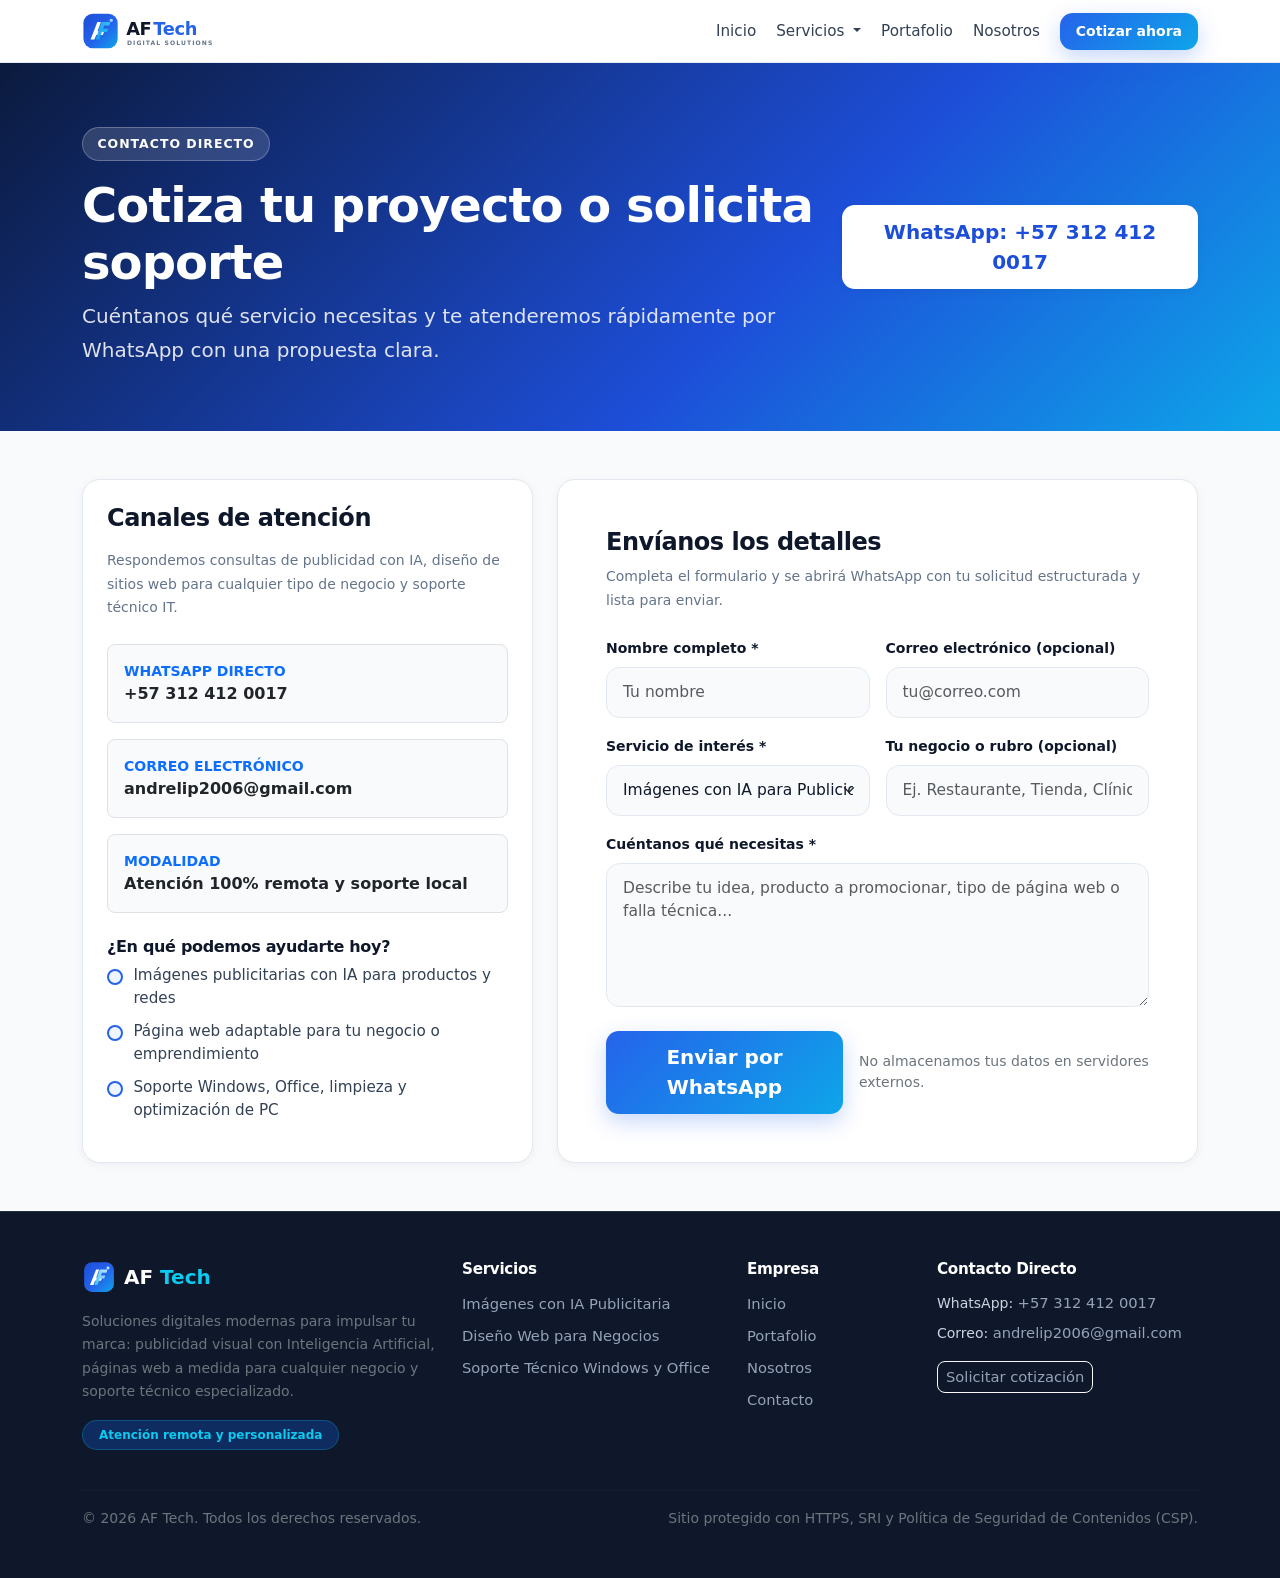
==== contacto.html @ f60b1a68 "Rediseño AF Tech: logo, IA publicitaria, diseño web, soporte y seguridad" ====
<!DOCTYPE html>
<html lang="es">
<head>
    <meta charset="UTF-8">
    <meta name="viewport" content="width=device-width, initial-scale=1.0">
    <meta name="description" content="Contacta a AF Tech por WhatsApp para cotizar imágenes con IA publicitaria, páginas web para tu negocio o soporte técnico.">
    <meta name="referrer" content="strict-origin-when-cross-origin">
    <meta http-equiv="Content-Security-Policy" content="default-src 'self'; script-src 'self' https://cdn.jsdelivr.net; style-src 'self' https://cdn.jsdelivr.net https://fonts.googleapis.com; font-src 'self' https://fonts.gstatic.com https://cdn.jsdelivr.net; img-src 'self' data:; connect-src 'self'; object-src 'none'; base-uri 'self'; form-action 'self' https://wa.me; upgrade-insecure-requests">
    <title>Contacto y Cotizaciones | AF Tech</title>
    <link rel="icon" type="image/svg+xml" href="images/brand/favicon.svg">
    <link rel="preconnect" href="https://fonts.googleapis.com">
    <link rel="preconnect" href="https://fonts.gstatic.com" crossorigin>
    <link href="https://fonts.googleapis.com/css2?family=Inter:wght@400;500;600;700&family=Plus+Jakarta+Sans:wght@700;800&display=swap" rel="stylesheet">
    <link href="https://cdn.jsdelivr.net/npm/bootstrap@5.3.3/dist/css/bootstrap.min.css" rel="stylesheet" integrity="sha384-QWTKZyjpPEjISv5WaRU9OFeRpok6YctnYmDr5pNlyT2bRjXh0JMhjY6hW+ALEwIH" crossorigin="anonymous">
    <link rel="stylesheet" href="css/styles.css">
</head>
<body class="d-flex flex-column min-vh-100">
    <a class="skip-link" href="#main-content">Saltar al contenido</a>
    <div id="navbar-placeholder"></div>

    <header class="af-page-banner">
        <div class="container">
            <div class="row align-items-center gy-4">
                <div class="col-lg-8">
                    <span class="af-pill af-pill-dark mb-3">Contacto Directo</span>
                    <h1 class="display-5 fw-bold mb-2">Cotiza tu proyecto o solicita soporte</h1>
                    <p class="lead mb-0">Cuéntanos qué servicio necesitas y te atenderemos rápidamente por WhatsApp con una propuesta clara.</p>
                </div>
                <div class="col-lg-4 text-lg-end">
                    <a href="https://wa.me/573124120017" target="_blank" rel="noopener noreferrer" class="btn btn-af-light btn-lg">
                        WhatsApp: +57 312 412 0017
                    </a>
                </div>
            </div>
        </div>
    </header>

    <main id="main-content" role="main" class="py-5 flex-grow-1 bg-af-slate">
        <div class="container">
            <div class="row g-4">
                <div class="col-lg-5">
                    <div class="af-card p-4 h-100">
                        <h2 class="h4 fw-bold mb-3">Canales de atención</h2>
                        <p class="small mb-4">Respondemos consultas de publicidad con IA, diseño de sitios web para cualquier tipo de negocio y soporte técnico IT.</p>

                        <div class="d-flex flex-column gap-3 mb-4">
                            <div class="p-3 bg-af-slate rounded-3 border">
                                <small class="text-uppercase text-primary fw-bold d-block">WhatsApp Directo</small>
                                <a href="https://wa.me/573124120017" target="_blank" rel="noopener noreferrer" class="fw-semibold text-decoration-none text-dark">+57 312 412 0017</a>
                            </div>
                            <div class="p-3 bg-af-slate rounded-3 border">
                                <small class="text-uppercase text-primary fw-bold d-block">Correo Electrónico</small>
                                <a href="mailto:andrelip2006@gmail.com" class="fw-semibold text-decoration-none text-dark">andrelip2006@gmail.com</a>
                            </div>
                            <div class="p-3 bg-af-slate rounded-3 border">
                                <small class="text-uppercase text-primary fw-bold d-block">Modalidad</small>
                                <span class="fw-semibold text-dark">Atención 100% remota y soporte local</span>
                            </div>
                        </div>

                        <h3 class="h6 fw-bold mb-2">¿En qué podemos ayudarte hoy?</h3>
                        <ul class="af-check-list mb-0">
                            <li>Imágenes publicitarias con IA para productos y redes</li>
                            <li>Página web adaptable para tu negocio o emprendimiento</li>
                            <li>Soporte Windows, Office, limpieza y optimización de PC</li>
                        </ul>
                    </div>
                </div>

                <div class="col-lg-7">
                    <div class="af-card p-4 p-lg-5 h-100">
                        <h2 class="h4 fw-bold mb-2">Envíanos los detalles</h2>
                        <p class="small mb-4">Completa el formulario y se abrirá WhatsApp con tu solicitud estructurada y lista para enviar.</p>

                        <form id="contact-form" novalidate>
                            <!-- Campo honeypot oculto para filtrar bots -->
                            <div class="visually-hidden" aria-hidden="true">
                                <label for="website-field">No llenar este campo</label>
                                <input type="text" id="website-field" name="website" tabindex="-1" autocomplete="off">
                            </div>

                            <div class="row g-3">
                                <div class="col-sm-6">
                                    <label for="name" class="form-label fw-semibold small">Nombre completo *</label>
                                    <input type="text" class="form-control af-form-control" id="name" name="name" maxlength="80" placeholder="Tu nombre" autocomplete="name" required>
                                </div>
                                <div class="col-sm-6">
                                    <label for="email" class="form-label fw-semibold small">Correo electrónico (opcional)</label>
                                    <input type="email" class="form-control af-form-control" id="email" name="email" maxlength="120" placeholder="tu@correo.com" autocomplete="email">
                                </div>
                                <div class="col-sm-6">
                                    <label for="service" class="form-label fw-semibold small">Servicio de interés *</label>
                                    <select id="service" name="service" class="form-select af-form-control" required>
                                        <option value="Generación de Imágenes con IA para Publicidad">Imágenes con IA para Publicidad</option>
                                        <option value="Diseño de Página Web para Negocio">Diseño de Página Web para Negocio</option>
                                        <option value="Soporte Técnico (Windows / Office / Mantenimiento)">Soporte Técnico IT</option>
                                        <option value="Paquete Integral (Web + IA Publicitaria)">Paquete Integral (Web + IA)</option>
                                    </select>
                                </div>
                                <div class="col-sm-6">
                                    <label for="business" class="form-label fw-semibold small">Tu negocio o rubro (opcional)</label>
                                    <input type="text" class="form-control af-form-control" id="business" name="business" maxlength="80" placeholder="Ej. Restaurante, Tienda, Clínica...">
                                </div>
                                <div class="col-12">
                                    <label for="message" class="form-label fw-semibold small">Cuéntanos qué necesitas *</label>
                                    <textarea class="form-control af-form-control" id="message" name="message" rows="5" maxlength="1000" placeholder="Describe tu idea, producto a promocionar, tipo de página web o falla técnica..." required></textarea>
                                </div>
                            </div>

                            <div id="form-feedback" class="d-none" role="status" aria-live="polite"></div>

                            <div class="d-flex flex-column flex-sm-row align-items-sm-center justify-content-between gap-3 mt-4">
                                <button type="submit" class="btn btn-af-primary btn-lg">Enviar por WhatsApp</button>
                                <small class="text-secondary">No almacenamos tus datos en servidores externos.</small>
                            </div>
                        </form>
                    </div>
                </div>
            </div>
        </div>
    </main>

    <div id="footer-placeholder"></div>

    <script src="https://cdn.jsdelivr.net/npm/bootstrap@5.3.3/dist/js/bootstrap.bundle.min.js" integrity="sha384-YvpcrYf0tY3lHB60NNkmXc5s9fDVZLESaAA55NDzOxhy9GkcIdslK1eN7N6jIeHz" crossorigin="anonymous"></script>
    <script src="js/main.js"></script>
</body>
</html>
---- css/styles.css ----
/* =========================================================
   AF Tech — Sistema de Diseño Tecnológico Moderno
   Paleta: Blanco puro, Azul eléctrico/cobalto, Gris pizarra
   ========================================================= */

:root {
    --af-blue-950: #0b1a3d;
    --af-blue-900: #1e3a8a;
    --af-blue-700: #1d4ed8;
    --af-blue-600: #2563eb;
    --af-blue-500: #3b82f6;
    --af-sky-500: #0ea5e9;
    --af-sky-100: #e0f2fe;
    --af-blue-50: #eff6ff;

    --af-white: #ffffff;
    --af-gray-50: #f8fafc;
    --af-gray-100: #f1f5f9;
    --af-gray-200: #e2e8f0;
    --af-gray-300: #cbd5e1;
    --af-gray-400: #94a3b8;
    --af-gray-500: #64748b;
    --af-gray-700: #334155;
    --af-gray-900: #0f172a;

    --af-radius-sm: 0.75rem;
    --af-radius-md: 1.125rem;
    --af-radius-lg: 1.5rem;
    --af-shadow-sm: 0 2px 10px rgba(15, 23, 42, 0.05);
    --af-shadow-md: 0 12px 30px rgba(15, 23, 42, 0.08);
    --af-shadow-blue: 0 18px 40px rgba(37, 99, 235, 0.16);
    --af-transition: 0.25s cubic-bezier(0.22, 1, 0.36, 1);

    color-scheme: light;
    scroll-behavior: smooth;
}

*,
*::before,
*::after {
    box-sizing: border-box;
}

html,
body {
    margin: 0;
    padding: 0;
    min-height: 100%;
    background-color: var(--af-white);
    color: var(--af-gray-900);
    font-family: 'Inter', system-ui, -apple-system, BlinkMacSystemFont, 'Segoe UI', Roboto, sans-serif;
    -webkit-font-smoothing: antialiased;
    overflow-x: hidden;
}

h1, h2, h3, h4, h5, h6, .display-font {
    font-family: 'Plus Jakarta Sans', 'Inter', system-ui, sans-serif;
    letter-spacing: -0.02em;
    color: var(--af-gray-900);
}

p {
    color: var(--af-gray-500);
    line-height: 1.68;
}

/* ---------------- Accessibility ---------------- */
.skip-link {
    position: absolute;
    left: -9999px;
    top: auto;
    width: 1px;
    height: 1px;
    overflow: hidden;
}

.skip-link:focus,
.skip-link:active {
    position: fixed;
    left: 1rem;
    top: 1rem;
    width: auto;
    height: auto;
    padding: 0.65rem 1rem;
    background: var(--af-blue-600);
    color: var(--af-white);
    border-radius: 0.5rem;
    font-weight: 600;
    box-shadow: var(--af-shadow-md);
    z-index: 3000;
    text-decoration: none;
}

a:focus-visible,
button:focus-visible,
input:focus-visible,
select:focus-visible,
textarea:focus-visible {
    outline: 3px solid var(--af-blue-500);
    outline-offset: 2px;
}

/* ---------------- Navbar (Glassmorphism White) ---------------- */
.af-navbar {
    background: rgba(255, 255, 255, 0.86);
    backdrop-filter: blur(14px);
    -webkit-backdrop-filter: blur(14px);
    border-bottom: 1px solid rgba(226, 232, 240, 0.85);
    padding: 0.7rem 0;
    transition: box-shadow var(--af-transition), background var(--af-transition);
}

.af-navbar.is-scrolled {
    background: rgba(255, 255, 255, 0.96);
    box-shadow: 0 8px 28px rgba(15, 23, 42, 0.06);
}

.af-navbar .navbar-brand {
    display: inline-flex;
    align-items: center;
    padding: 0;
}

.af-navbar-logo {
    height: 40px;
    width: auto;
    display: block;
}

.af-navbar .nav-link {
    color: var(--af-gray-700);
    font-weight: 500;
    font-size: 0.95rem;
    padding: 0.5rem 0.9rem;
    border-radius: 0.65rem;
    transition: color var(--af-transition), background-color var(--af-transition);
}

.af-navbar .nav-link:hover,
.af-navbar .nav-link.active {
    color: var(--af-blue-600);
    background-color: var(--af-blue-50);
}

.af-navbar .dropdown-menu {
    border: 1px solid var(--af-gray-200);
    border-radius: var(--af-radius-sm);
    box-shadow: var(--af-shadow-md);
    padding: 0.5rem;
    margin-top: 0.5rem;
}

.af-navbar .dropdown-item {
    border-radius: 0.5rem;
    padding: 0.55rem 0.85rem;
    font-weight: 500;
    color: var(--af-gray-700);
    transition: background-color var(--af-transition), color var(--af-transition);
}

.af-navbar .dropdown-item:hover,
.af-navbar .dropdown-item.active {
    background-color: var(--af-blue-50);
    color: var(--af-blue-600);
}

.af-navbar .navbar-toggler {
    border: 1px solid var(--af-gray-200);
    border-radius: 0.65rem;
    padding: 0.45rem 0.65rem;
}

/* ---------------- Buttons ---------------- */
.btn-af-primary {
    background: linear-gradient(135deg, var(--af-blue-600) 0%, var(--af-sky-500) 100%);
    color: var(--af-white);
    border: none;
    font-weight: 600;
    border-radius: 0.8rem;
    padding: 0.72rem 1.4rem;
    box-shadow: 0 8px 22px rgba(37, 99, 235, 0.25);
    transition: transform var(--af-transition), box-shadow var(--af-transition), filter var(--af-transition);
}

.btn-af-primary:hover,
.btn-af-primary:focus {
    color: var(--af-white);
    transform: translateY(-2px);
    box-shadow: 0 12px 28px rgba(37, 99, 235, 0.34);
    filter: brightness(1.04);
}

.btn-af-outline {
    background: var(--af-white);
    color: var(--af-blue-700);
    border: 1.5px solid var(--af-gray-200);
    font-weight: 600;
    border-radius: 0.8rem;
    padding: 0.72rem 1.4rem;
    transition: border-color var(--af-transition), background-color var(--af-transition), transform var(--af-transition);
}

.btn-af-outline:hover {
    border-color: var(--af-blue-500);
    background: var(--af-blue-50);
    color: var(--af-blue-700);
    transform: translateY(-2px);
}

.btn-af-light {
    background: var(--af-white);
    color: var(--af-blue-700);
    border: none;
    font-weight: 600;
    border-radius: 0.8rem;
    padding: 0.75rem 1.45rem;
    box-shadow: var(--af-shadow-sm);
    transition: transform var(--af-transition), box-shadow var(--af-transition);
}

.btn-af-light:hover {
    color: var(--af-blue-900);
    transform: translateY(-2px);
    box-shadow: var(--af-shadow-md);
}

/* ---------------- Badges & Section Headers ---------------- */
.af-pill {
    display: inline-flex;
    align-items: center;
    gap: 0.45rem;
    padding: 0.4rem 0.9rem;
    border-radius: 999px;
    font-size: 0.78rem;
    font-weight: 700;
    letter-spacing: 0.08em;
    text-transform: uppercase;
    background: var(--af-blue-50);
    color: var(--af-blue-700);
    border: 1px solid rgba(37, 99, 235, 0.16);
}

.af-pill-dot {
    width: 8px;
    height: 8px;
    border-radius: 50%;
    background: var(--af-sky-500);
    box-shadow: 0 0 0 4px rgba(14, 165, 233, 0.2);
}

.af-pill-dark {
    background: rgba(255, 255, 255, 0.14);
    color: var(--af-white);
    border: 1px solid rgba(255, 255, 255, 0.25);
}

.section-title {
    font-size: clamp(1.85rem, 3vw, 2.75rem);
    font-weight: 800;
    line-height: 1.15;
    margin-bottom: 1rem;
    color: var(--af-gray-900);
}

.text-gradient-blue {
    background: linear-gradient(135deg, var(--af-blue-700) 0%, var(--af-sky-500) 100%);
    -webkit-background-clip: text;
    background-clip: text;
    color: transparent;
}

/* ---------------- Tech Grid Hero ---------------- */
.af-hero {
    position: relative;
    background:
        radial-gradient(circle at 88% 12%, rgba(14, 165, 233, 0.16) 0%, transparent 42%),
        radial-gradient(circle at 8% 85%, rgba(37, 99, 235, 0.1) 0%, transparent 45%),
        linear-gradient(180deg, var(--af-white) 0%, var(--af-gray-50) 100%);
    padding: 4.5rem 0 4rem;
    overflow: hidden;
    border-bottom: 1px solid var(--af-gray-200);
}

.af-hero::before {
    content: "";
    position: absolute;
    inset: 0;
    background-image:
        linear-gradient(rgba(148, 163, 184, 0.12) 1px, transparent 1px),
        linear-gradient(90deg, rgba(148, 163, 184, 0.12) 1px, transparent 1px);
    background-size: 44px 44px;
    mask-image: radial-gradient(ellipse 75% 75% at 50% 35%, #000 35%, transparent 100%);
    -webkit-mask-image: radial-gradient(ellipse 75% 75% at 50% 35%, #000 35%, transparent 100%);
    pointer-events: none;
}

.af-hero > .container {
    position: relative;
    z-index: 1;
}

.af-hero-title {
    font-size: clamp(2.25rem, 4.2vw, 3.6rem);
    font-weight: 800;
    line-height: 1.1;
    color: var(--af-gray-900);
}

.af-hero-panel {
    background: var(--af-white);
    border: 1px solid var(--af-gray-200);
    border-radius: var(--af-radius-lg);
    box-shadow: var(--af-shadow-blue);
    padding: 1.75rem;
}

.af-hero-metric {
    background: var(--af-gray-50);
    border: 1px solid var(--af-gray-200);
    border-radius: var(--af-radius-sm);
    padding: 1rem;
    height: 100%;
    transition: border-color var(--af-transition), background-color var(--af-transition);
}

.af-hero-metric:hover {
    border-color: var(--af-blue-500);
    background: var(--af-blue-50);
}

.af-hero-metric strong {
    display: block;
    font-size: 1.35rem;
    font-weight: 800;
    color: var(--af-blue-700);
}

.af-hero-metric span {
    font-size: 0.84rem;
    color: var(--af-gray-500);
    font-weight: 500;
}

/* ---------------- Inner Page Banner ---------------- */
.af-page-banner {
    background: linear-gradient(135deg, var(--af-blue-950) 0%, var(--af-blue-700) 60%, var(--af-sky-500) 100%);
    color: var(--af-white);
    padding: 4rem 0;
    position: relative;
    overflow: hidden;
}

.af-page-banner h1,
.af-page-banner p {
    color: var(--af-white);
}

.af-page-banner .lead {
    color: rgba(255, 255, 255, 0.86);
}

/* ---------------- Section Surfaces ---------------- */
.bg-af-slate {
    background-color: var(--af-gray-50);
}

.bg-af-soft-blue {
    background: linear-gradient(180deg, var(--af-blue-50) 0%, var(--af-white) 100%);
}

/* ---------------- Modern Cards & Bento ---------------- */
.af-card {
    background: var(--af-white);
    border: 1px solid var(--af-gray-200);
    border-radius: var(--af-radius-md);
    box-shadow: var(--af-shadow-sm);
    transition: transform var(--af-transition), box-shadow var(--af-transition), border-color var(--af-transition);
    overflow: hidden;
}

.af-card:hover {
    transform: translateY(-5px);
    box-shadow: var(--af-shadow-md);
    border-color: rgba(37, 99, 235, 0.35);
}

.af-card-featured {
    border: 1.5px solid var(--af-blue-600);
    box-shadow: var(--af-shadow-blue);
}

.af-icon-box {
    width: 3.1rem;
    height: 3.1rem;
    border-radius: 0.9rem;
    background: var(--af-blue-50);
    color: var(--af-blue-600);
    display: inline-flex;
    align-items: center;
    justify-content: center;
    flex-shrink: 0;
}

.af-icon-box svg {
    width: 1.45rem;
    height: 1.45rem;
}

.af-icon-box-solid {
    background: linear-gradient(135deg, var(--af-blue-600), var(--af-sky-500));
    color: var(--af-white);
}

.af-check-list {
    list-style: none;
    padding: 0;
    margin: 0;
}

.af-check-list li {
    position: relative;
    padding-left: 1.65rem;
    margin-bottom: 0.65rem;
    color: var(--af-gray-700);
    font-size: 0.95rem;
}

.af-check-list li::before {
    content: "";
    position: absolute;
    left: 0;
    top: 0.32rem;
    width: 1rem;
    height: 1rem;
    border-radius: 50%;
    background: var(--af-blue-50);
    border: 2px solid var(--af-blue-600);
}

/* ---------------- Visual Media Frames ---------------- */
.af-media-frame {
    border-radius: var(--af-radius-md);
    overflow: hidden;
    border: 1px solid var(--af-gray-200);
    background: var(--af-gray-100);
    box-shadow: var(--af-shadow-md);
}

.af-media-frame img {
    width: 100%;
    height: 100%;
    object-fit: cover;
    display: block;
    transition: transform 0.45s ease;
}

.af-card:hover .af-media-frame img,
.af-gallery-card:hover img {
    transform: scale(1.04);
}

.af-gallery-card {
    background: var(--af-white);
    border: 1px solid var(--af-gray-200);
    border-radius: var(--af-radius-md);
    overflow: hidden;
    box-shadow: var(--af-shadow-sm);
    transition: transform var(--af-transition), box-shadow var(--af-transition);
}

.af-gallery-card:hover {
    transform: translateY(-5px);
    box-shadow: var(--af-shadow-blue);
}

.af-gallery-media {
    aspect-ratio: 16 / 10;
    overflow: hidden;
    background: var(--af-gray-100);
}

.af-gallery-media img {
    width: 100%;
    height: 100%;
    object-fit: cover;
    display: block;
    transition: transform 0.45s ease;
}

.af-service-logo-box {
    aspect-ratio: 16 / 10;
    background: var(--af-gray-50);
    display: flex;
    align-items: center;
    justify-content: center;
    padding: 1.5rem;
    border-bottom: 1px solid var(--af-gray-100);
}

.af-service-logo-box img {
    max-width: 68%;
    max-height: 75%;
    object-fit: contain;
}

.af-brand-showcase-img {
    max-width: 240px;
    width: 100%;
    height: auto;
    border-radius: var(--af-radius-md);
    border: 1px solid var(--af-gray-200);
    box-shadow: var(--af-shadow-sm);
}

/* ---------------- Industry Chips ---------------- */
.af-industry-chip {
    display: inline-flex;
    align-items: center;
    gap: 0.5rem;
    padding: 0.55rem 1rem;
    border-radius: 999px;
    background: var(--af-white);
    border: 1px solid var(--af-gray-200);
    color: var(--af-gray-700);
    font-weight: 600;
    font-size: 0.88rem;
    transition: border-color var(--af-transition), color var(--af-transition), background-color var(--af-transition);
}

.af-industry-chip:hover {
    border-color: var(--af-blue-600);
    color: var(--af-blue-700);
    background: var(--af-blue-50);
}

/* ---------------- Filter Buttons (Proyectos) ---------------- */
.af-filter-btn {
    border: 1px solid var(--af-gray-200);
    background: var(--af-white);
    color: var(--af-gray-700);
    font-weight: 600;
    font-size: 0.9rem;
    padding: 0.55rem 1.15rem;
    border-radius: 999px;
    transition: all var(--af-transition);
}

.af-filter-btn:hover,
.af-filter-btn.active {
    background: var(--af-blue-600);
    color: var(--af-white);
    border-color: var(--af-blue-600);
    box-shadow: 0 6px 18px rgba(37, 99, 235, 0.24);
}

/* ---------------- CTA Band ---------------- */
.af-cta-band {
    background: linear-gradient(135deg, var(--af-blue-950) 0%, var(--af-blue-700) 58%, var(--af-sky-500) 100%);
    border-radius: var(--af-radius-lg);
    padding: 3rem 2.25rem;
    color: var(--af-white);
    box-shadow: var(--af-shadow-blue);
}

.af-cta-band h2,
.af-cta-band p {
    color: var(--af-white);
}

.af-cta-band p {
    opacity: 0.9;
}

/* ---------------- Forms ---------------- */
.af-form-control {
    border: 1.5px solid var(--af-gray-200);
    border-radius: 0.85rem;
    padding: 0.8rem 1rem;
    font-size: 0.97rem;
    color: var(--af-gray-900);
    background-color: var(--af-gray-50);
    transition: border-color var(--af-transition), background-color var(--af-transition), box-shadow var(--af-transition);
}

.af-form-control:focus {
    background-color: var(--af-white);
    border-color: var(--af-blue-600);
    box-shadow: 0 0 0 4px rgba(37, 99, 235, 0.14);
}

/* ---------------- Timeline ---------------- */
.af-timeline {
    position: relative;
    padding-left: 1.5rem;
    border-left: 2px solid var(--af-gray-200);
}

.af-timeline-item {
    position: relative;
    padding-bottom: 1.75rem;
}

.af-timeline-item:last-child {
    padding-bottom: 0;
}

.af-timeline-item::before {
    content: "";
    position: absolute;
    left: -1.92rem;
    top: 0.35rem;
    width: 12px;
    height: 12px;
    border-radius: 50%;
    background: var(--af-blue-600);
    border: 3px solid var(--af-blue-50);
}

/* ---------------- Footer ---------------- */
.af-footer {
    background: var(--af-gray-900);
    color: var(--af-gray-300);
    border-top: 1px solid rgba(148, 163, 184, 0.15);
}

.af-footer-title {
    color: var(--af-white);
    font-weight: 700;
    font-size: 0.95rem;
    margin-bottom: 0.9rem;
}

.af-footer a {
    color: var(--af-gray-400);
    text-decoration: none;
    font-size: 0.92rem;
    transition: color var(--af-transition);
}

.af-footer a:hover {
    color: var(--af-white);
}

.af-footer-divider {
    border-color: rgba(148, 163, 184, 0.18);
}

/* ---------------- Scroll Reveal ---------------- */
.af-reveal {
    opacity: 0;
    transform: translateY(18px);
    transition: opacity 0.55s ease, transform 0.55s ease;
}

.af-reveal.is-visible {
    opacity: 1;
    transform: translateY(0);
}

@media (prefers-reduced-motion: reduce) {
    .af-reveal {
        opacity: 1;
        transform: none;
        transition: none;
    }

    *,
    *::before,
    *::after {
        scroll-behavior: auto !important;
        transition-duration: 0.01ms !important;
    }
}

/* ---------------- Responsive Refinements ---------------- */
@media (max-width: 991.98px) {
    .af-hero {
        padding: 3.25rem 0 3rem;
    }

    .af-navbar .navbar-collapse {
        padding-top: 0.85rem;
        border-top: 1px solid var(--af-gray-100);
        margin-top: 0.75rem;
    }
}

@media (max-width: 767.98px) {
    .af-cta-band {
        padding: 2.2rem 1.4rem;
    }

    .af-hero-panel {
        padding: 1.25rem;
    }
}
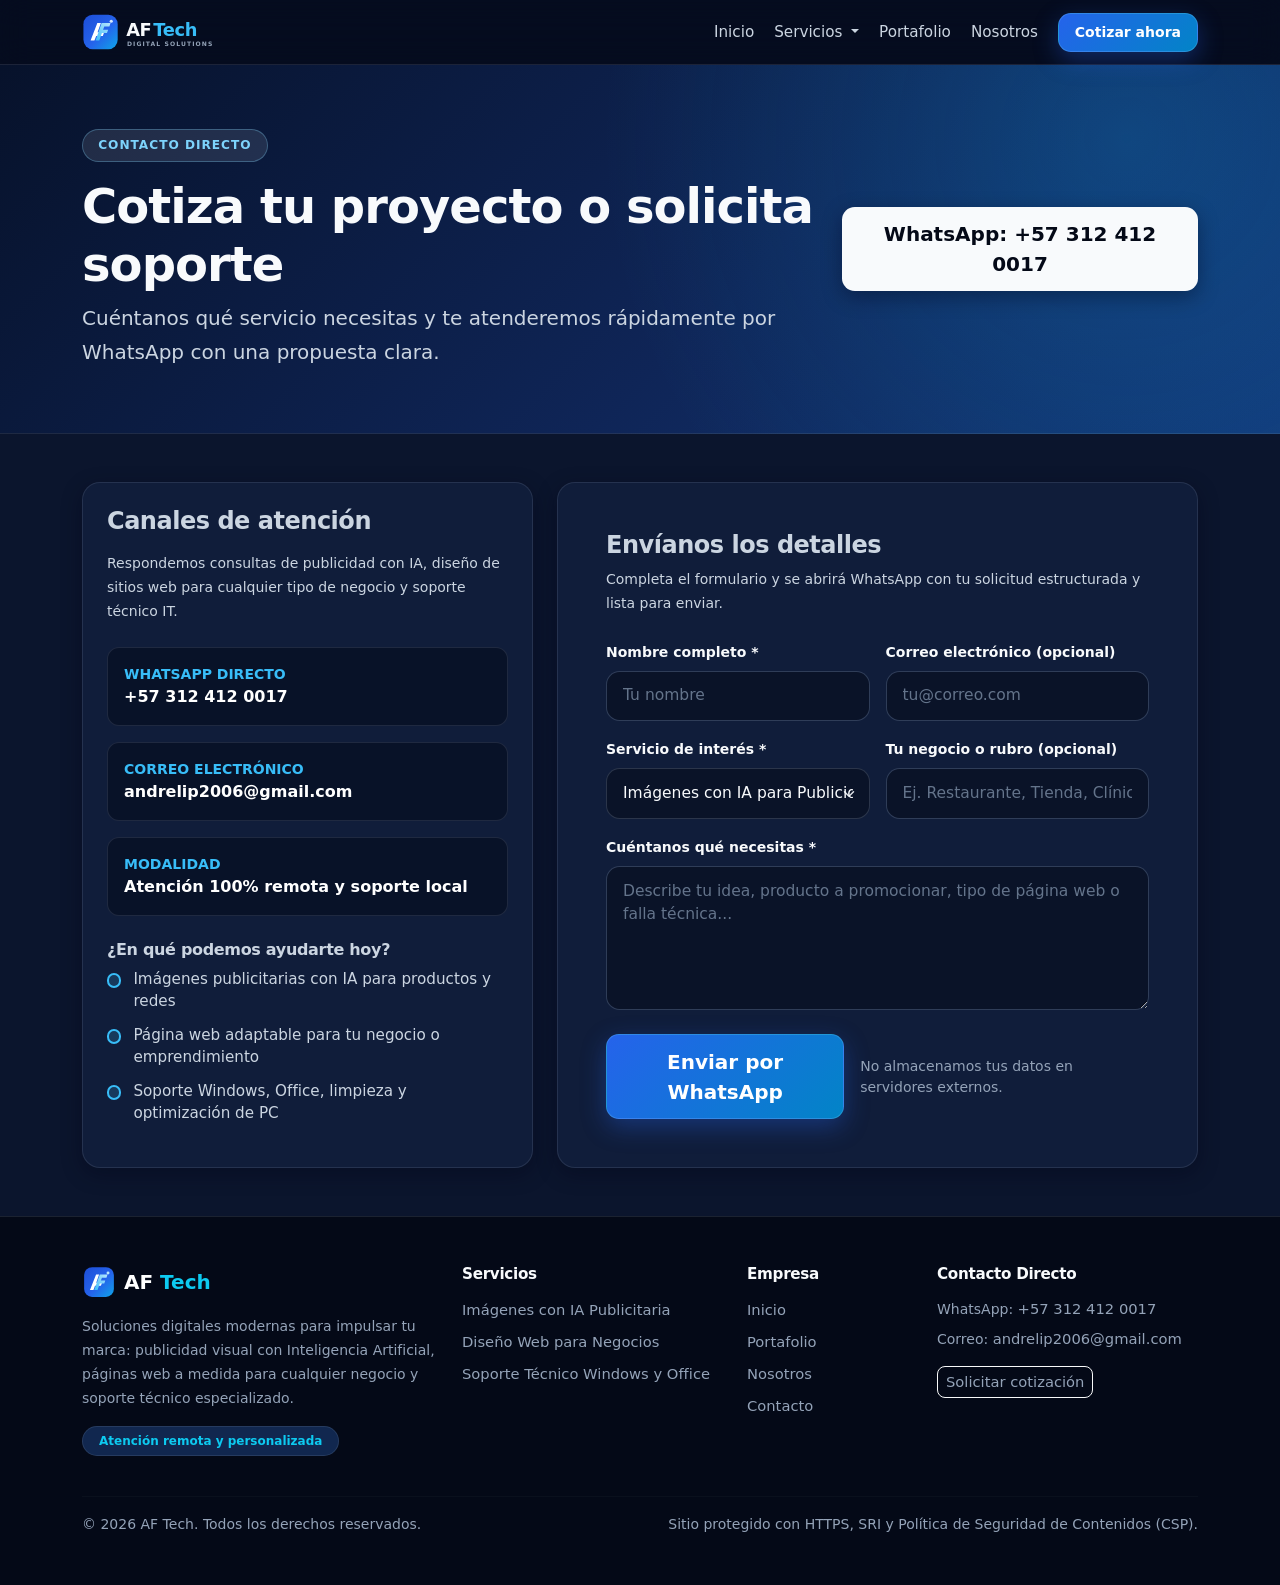
==== commit 3af927df: "Tema azul oscuro tecnológico de alto contraste y menor brillo visual (v2026.3)" ====
--- a/contacto.html
+++ b/contacto.html
@@ -1,5 +1,5 @@
 <!DOCTYPE html>
-<html lang="es">
+<html lang="es" data-bs-theme="dark">
 <head>
     <meta charset="UTF-8">
     <meta name="viewport" content="width=device-width, initial-scale=1.0">
@@ -12,7 +12,7 @@
     <link rel="preconnect" href="https://fonts.gstatic.com" crossorigin>
     <link href="https://fonts.googleapis.com/css2?family=Inter:wght@400;500;600;700&family=Plus+Jakarta+Sans:wght@700;800&display=swap" rel="stylesheet">
     <link href="https://cdn.jsdelivr.net/npm/bootstrap@5.3.3/dist/css/bootstrap.min.css" rel="stylesheet" integrity="sha384-QWTKZyjpPEjISv5WaRU9OFeRpok6YctnYmDr5pNlyT2bRjXh0JMhjY6hW+ALEwIH" crossorigin="anonymous">
-    <link rel="stylesheet" href="css/styles.css">
+    <link rel="stylesheet" href="css/styles.css?v=2026.3">
 </head>
 <body class="d-flex flex-column min-vh-100">
     <a class="skip-link" href="#main-content">Saltar al contenido</a>
@@ -44,17 +44,17 @@
                         <p class="small mb-4">Respondemos consultas de publicidad con IA, diseño de sitios web para cualquier tipo de negocio y soporte técnico IT.</p>
 
                         <div class="d-flex flex-column gap-3 mb-4">
-                            <div class="p-3 bg-af-slate rounded-3 border">
+                            <div class="af-contact-box">
                                 <small class="text-uppercase text-primary fw-bold d-block">WhatsApp Directo</small>
-                                <a href="https://wa.me/573124120017" target="_blank" rel="noopener noreferrer" class="fw-semibold text-decoration-none text-dark">+57 312 412 0017</a>
+                                <a href="https://wa.me/573124120017" target="_blank" rel="noopener noreferrer" class="fw-semibold text-decoration-none text-white">+57 312 412 0017</a>
                             </div>
-                            <div class="p-3 bg-af-slate rounded-3 border">
+                            <div class="af-contact-box">
                                 <small class="text-uppercase text-primary fw-bold d-block">Correo Electrónico</small>
-                                <a href="mailto:andrelip2006@gmail.com" class="fw-semibold text-decoration-none text-dark">andrelip2006@gmail.com</a>
+                                <a href="mailto:andrelip2006@gmail.com" class="fw-semibold text-decoration-none text-white">andrelip2006@gmail.com</a>
                             </div>
-                            <div class="p-3 bg-af-slate rounded-3 border">
+                            <div class="af-contact-box">
                                 <small class="text-uppercase text-primary fw-bold d-block">Modalidad</small>
-                                <span class="fw-semibold text-dark">Atención 100% remota y soporte local</span>
+                                <span class="fw-semibold text-white">Atención 100% remota y soporte local</span>
                             </div>
                         </div>
 
@@ -123,6 +123,6 @@
     <div id="footer-placeholder"></div>
 
     <script src="https://cdn.jsdelivr.net/npm/bootstrap@5.3.3/dist/js/bootstrap.bundle.min.js" integrity="sha384-YvpcrYf0tY3lHB60NNkmXc5s9fDVZLESaAA55NDzOxhy9GkcIdslK1eN7N6jIeHz" crossorigin="anonymous"></script>
-    <script src="js/main.js"></script>
+    <script src="js/main.js?v=2026.3"></script>
 </body>
 </html>
--- a/css/styles.css
+++ b/css/styles.css
@@ -1,37 +1,50 @@
 /* =========================================================
-   AF Tech — Sistema de Diseño Tecnológico Moderno
-   Paleta: Blanco puro, Azul eléctrico/cobalto, Gris pizarra
+   AF Tech — Sistema de Diseño Tecnológico Dark Navy
+   Paleta: Azul oscuro profundo, Blanco suave, Azul eléctrico y Gris pizarra
    ========================================================= */
 
-:root {
-    --af-blue-950: #0b1a3d;
-    --af-blue-900: #1e3a8a;
+:root,
+[data-bs-theme="dark"] {
+    --af-bg-base: #060d1f;
+    --af-bg-elevated: #0b152d;
+    --af-bg-surface: #101d3a;
+    --af-bg-surface-hover: #152548;
+    --af-bg-input: #0a1328;
+
+    --af-blue-950: #040917;
+    --af-blue-900: #11224d;
     --af-blue-700: #1d4ed8;
     --af-blue-600: #2563eb;
     --af-blue-500: #3b82f6;
-    --af-sky-500: #0ea5e9;
-    --af-sky-100: #e0f2fe;
-    --af-blue-50: #eff6ff;
-
-    --af-white: #ffffff;
-    --af-gray-50: #f8fafc;
-    --af-gray-100: #f1f5f9;
-    --af-gray-200: #e2e8f0;
-    --af-gray-300: #cbd5e1;
-    --af-gray-400: #94a3b8;
-    --af-gray-500: #64748b;
-    --af-gray-700: #334155;
-    --af-gray-900: #0f172a;
+    --af-sky-400: #38bdf8;
+    --af-sky-300: #7dd3fc;
+
+    --af-white: #f8fafc;
+    --af-text-body: #cbd5e1;
+    --af-text-muted: #94a3b8;
+    --af-border: rgba(148, 163, 184, 0.16);
+    --af-border-strong: rgba(56, 189, 248, 0.42);
 
     --af-radius-sm: 0.75rem;
     --af-radius-md: 1.125rem;
     --af-radius-lg: 1.5rem;
-    --af-shadow-sm: 0 2px 10px rgba(15, 23, 42, 0.05);
-    --af-shadow-md: 0 12px 30px rgba(15, 23, 42, 0.08);
-    --af-shadow-blue: 0 18px 40px rgba(37, 99, 235, 0.16);
+    --af-shadow-sm: 0 6px 20px rgba(2, 6, 23, 0.38);
+    --af-shadow-md: 0 16px 38px rgba(2, 6, 23, 0.55);
+    --af-shadow-blue: 0 18px 44px rgba(14, 165, 233, 0.16);
     --af-transition: 0.25s cubic-bezier(0.22, 1, 0.36, 1);
 
-    color-scheme: light;
+    /* Bootstrap 5.3 dark variable overrides */
+    --bs-body-bg: #060d1f;
+    --bs-body-color: #cbd5e1;
+    --bs-emphasis-color: #f8fafc;
+    --bs-secondary-color: #94a3b8;
+    --bs-border-color: rgba(148, 163, 184, 0.16);
+    --bs-primary: #3b82f6;
+    --bs-primary-rgb: 59, 130, 246;
+    --bs-link-color: #7dd3fc;
+    --bs-link-hover-color: #bae6fd;
+
+    color-scheme: dark;
     scroll-behavior: smooth;
 }
 
@@ -46,8 +59,8 @@
     margin: 0;
     padding: 0;
     min-height: 100%;
-    background-color: var(--af-white);
-    color: var(--af-gray-900);
+    background-color: var(--af-bg-base);
+    color: var(--af-text-body);
     font-family: 'Inter', system-ui, -apple-system, BlinkMacSystemFont, 'Segoe UI', Roboto, sans-serif;
     -webkit-font-smoothing: antialiased;
     overflow-x: hidden;
@@ -56,12 +69,30 @@
 h1, h2, h3, h4, h5, h6, .display-font {
     font-family: 'Plus Jakarta Sans', 'Inter', system-ui, sans-serif;
     letter-spacing: -0.02em;
-    color: var(--af-gray-900);
+    color: var(--af-white);
 }
 
 p {
-    color: var(--af-gray-500);
-    line-height: 1.68;
+    color: var(--af-text-body);
+    line-height: 1.7;
+}
+
+strong {
+    color: var(--af-white);
+}
+
+.text-primary {
+    color: var(--af-sky-400) !important;
+}
+
+.text-secondary {
+    color: var(--af-text-muted) !important;
+}
+
+.border,
+.border-top,
+.border-bottom {
+    border-color: var(--af-border) !important;
 }
 
 /* ---------------- Accessibility ---------------- */
@@ -83,7 +114,7 @@
     height: auto;
     padding: 0.65rem 1rem;
     background: var(--af-blue-600);
-    color: var(--af-white);
+    color: #ffffff;
     border-radius: 0.5rem;
     font-weight: 600;
     box-shadow: var(--af-shadow-md);
@@ -96,23 +127,23 @@
 input:focus-visible,
 select:focus-visible,
 textarea:focus-visible {
-    outline: 3px solid var(--af-blue-500);
+    outline: 2.5px solid var(--af-sky-400);
     outline-offset: 2px;
 }
 
-/* ---------------- Navbar (Glassmorphism White) ---------------- */
+/* ---------------- Navbar (Dark Navy Glassmorphism) ---------------- */
 .af-navbar {
-    background: rgba(255, 255, 255, 0.86);
-    backdrop-filter: blur(14px);
-    -webkit-backdrop-filter: blur(14px);
-    border-bottom: 1px solid rgba(226, 232, 240, 0.85);
-    padding: 0.7rem 0;
+    background: rgba(6, 13, 31, 0.84);
+    backdrop-filter: blur(16px);
+    -webkit-backdrop-filter: blur(16px);
+    border-bottom: 1px solid var(--af-border);
+    padding: 0.75rem 0;
     transition: box-shadow var(--af-transition), background var(--af-transition);
 }
 
 .af-navbar.is-scrolled {
-    background: rgba(255, 255, 255, 0.96);
-    box-shadow: 0 8px 28px rgba(15, 23, 42, 0.06);
+    background: rgba(6, 13, 31, 0.96);
+    box-shadow: 0 10px 30px rgba(2, 6, 23, 0.55);
 }
 
 .af-navbar .navbar-brand {
@@ -128,7 +159,7 @@
 }
 
 .af-navbar .nav-link {
-    color: var(--af-gray-700);
+    color: var(--af-text-body);
     font-weight: 500;
     font-size: 0.95rem;
     padding: 0.5rem 0.9rem;
@@ -138,12 +169,13 @@
 
 .af-navbar .nav-link:hover,
 .af-navbar .nav-link.active {
-    color: var(--af-blue-600);
-    background-color: var(--af-blue-50);
+    color: var(--af-white);
+    background-color: rgba(56, 189, 248, 0.12);
 }
 
 .af-navbar .dropdown-menu {
-    border: 1px solid var(--af-gray-200);
+    background-color: var(--af-bg-surface);
+    border: 1px solid var(--af-border);
     border-radius: var(--af-radius-sm);
     box-shadow: var(--af-shadow-md);
     padding: 0.5rem;
@@ -154,46 +186,46 @@
     border-radius: 0.5rem;
     padding: 0.55rem 0.85rem;
     font-weight: 500;
-    color: var(--af-gray-700);
+    color: var(--af-text-body);
     transition: background-color var(--af-transition), color var(--af-transition);
 }
 
 .af-navbar .dropdown-item:hover,
 .af-navbar .dropdown-item.active {
-    background-color: var(--af-blue-50);
-    color: var(--af-blue-600);
+    background-color: rgba(56, 189, 248, 0.14);
+    color: var(--af-white);
 }
 
 .af-navbar .navbar-toggler {
-    border: 1px solid var(--af-gray-200);
+    border: 1px solid var(--af-border);
     border-radius: 0.65rem;
     padding: 0.45rem 0.65rem;
 }
 
 /* ---------------- Buttons ---------------- */
 .btn-af-primary {
-    background: linear-gradient(135deg, var(--af-blue-600) 0%, var(--af-sky-500) 100%);
-    color: var(--af-white);
-    border: none;
+    background: linear-gradient(135deg, var(--af-blue-600) 0%, #0284c7 100%);
+    color: #ffffff;
+    border: 1px solid rgba(125, 211, 252, 0.25);
     font-weight: 600;
     border-radius: 0.8rem;
     padding: 0.72rem 1.4rem;
-    box-shadow: 0 8px 22px rgba(37, 99, 235, 0.25);
+    box-shadow: 0 8px 24px rgba(37, 99, 235, 0.35);
     transition: transform var(--af-transition), box-shadow var(--af-transition), filter var(--af-transition);
 }
 
 .btn-af-primary:hover,
 .btn-af-primary:focus {
-    color: var(--af-white);
+    color: #ffffff;
     transform: translateY(-2px);
-    box-shadow: 0 12px 28px rgba(37, 99, 235, 0.34);
-    filter: brightness(1.04);
+    box-shadow: 0 12px 30px rgba(14, 165, 233, 0.42);
+    filter: brightness(1.08);
 }
 
 .btn-af-outline {
-    background: var(--af-white);
-    color: var(--af-blue-700);
-    border: 1.5px solid var(--af-gray-200);
+    background: rgba(16, 29, 58, 0.75);
+    color: var(--af-white);
+    border: 1px solid rgba(148, 163, 184, 0.3);
     font-weight: 600;
     border-radius: 0.8rem;
     padding: 0.72rem 1.4rem;
@@ -201,25 +233,26 @@
 }
 
 .btn-af-outline:hover {
-    border-color: var(--af-blue-500);
-    background: var(--af-blue-50);
-    color: var(--af-blue-700);
+    border-color: var(--af-sky-400);
+    background: rgba(56, 189, 248, 0.14);
+    color: #ffffff;
     transform: translateY(-2px);
 }
 
 .btn-af-light {
     background: var(--af-white);
-    color: var(--af-blue-700);
+    color: var(--af-blue-950);
     border: none;
-    font-weight: 600;
+    font-weight: 700;
     border-radius: 0.8rem;
     padding: 0.75rem 1.45rem;
     box-shadow: var(--af-shadow-sm);
-    transition: transform var(--af-transition), box-shadow var(--af-transition);
+    transition: transform var(--af-transition), box-shadow var(--af-transition), background-color var(--af-transition);
 }
 
 .btn-af-light:hover {
-    color: var(--af-blue-900);
+    background: #e0f2fe;
+    color: var(--af-blue-950);
     transform: translateY(-2px);
     box-shadow: var(--af-shadow-md);
 }
@@ -229,56 +262,70 @@
     display: inline-flex;
     align-items: center;
     gap: 0.45rem;
-    padding: 0.4rem 0.9rem;
+    padding: 0.4rem 0.95rem;
     border-radius: 999px;
-    font-size: 0.78rem;
+    font-size: 0.76rem;
     font-weight: 700;
     letter-spacing: 0.08em;
     text-transform: uppercase;
-    background: var(--af-blue-50);
-    color: var(--af-blue-700);
-    border: 1px solid rgba(37, 99, 235, 0.16);
+    background: rgba(56, 189, 248, 0.12);
+    color: var(--af-sky-300);
+    border: 1px solid rgba(56, 189, 248, 0.28);
 }
 
 .af-pill-dot {
     width: 8px;
     height: 8px;
     border-radius: 50%;
-    background: var(--af-sky-500);
-    box-shadow: 0 0 0 4px rgba(14, 165, 233, 0.2);
+    background: var(--af-sky-400);
+    box-shadow: 0 0 0 4px rgba(56, 189, 248, 0.22);
 }
 
 .af-pill-dark {
-    background: rgba(255, 255, 255, 0.14);
-    color: var(--af-white);
-    border: 1px solid rgba(255, 255, 255, 0.25);
+    background: rgba(255, 255, 255, 0.1);
+    color: var(--af-sky-300);
+    border: 1px solid rgba(125, 211, 252, 0.3);
+}
+
+.af-badge-soft {
+    background: rgba(56, 189, 248, 0.12);
+    color: var(--af-sky-300);
+    border: 1px solid rgba(56, 189, 248, 0.25);
+    font-weight: 600;
+}
+
+.af-badge-neutral {
+    background: rgba(148, 163, 184, 0.12);
+    color: var(--af-text-body);
+    border: 1px solid rgba(148, 163, 184, 0.24);
+    font-weight: 600;
 }
 
 .section-title {
-    font-size: clamp(1.85rem, 3vw, 2.75rem);
+    font-size: clamp(1.85rem, 3vw, 2.7rem);
     font-weight: 800;
-    line-height: 1.15;
+    line-height: 1.16;
     margin-bottom: 1rem;
-    color: var(--af-gray-900);
+    color: var(--af-white);
 }
 
 .text-gradient-blue {
-    background: linear-gradient(135deg, var(--af-blue-700) 0%, var(--af-sky-500) 100%);
+    background: linear-gradient(135deg, #60a5fa 0%, #38bdf8 55%, #bae6fd 100%);
     -webkit-background-clip: text;
     background-clip: text;
     color: transparent;
 }
 
-/* ---------------- Tech Grid Hero ---------------- */
+/* ---------------- Deep Navy Tech Grid Hero ---------------- */
 .af-hero {
     position: relative;
     background:
-        radial-gradient(circle at 88% 12%, rgba(14, 165, 233, 0.16) 0%, transparent 42%),
-        radial-gradient(circle at 8% 85%, rgba(37, 99, 235, 0.1) 0%, transparent 45%),
-        linear-gradient(180deg, var(--af-white) 0%, var(--af-gray-50) 100%);
+        radial-gradient(circle at 84% 16%, rgba(37, 99, 235, 0.26) 0%, transparent 44%),
+        radial-gradient(circle at 12% 82%, rgba(14, 165, 233, 0.16) 0%, transparent 45%),
+        linear-gradient(180deg, #071026 0%, var(--af-bg-base) 100%);
     padding: 4.5rem 0 4rem;
     overflow: hidden;
-    border-bottom: 1px solid var(--af-gray-200);
+    border-bottom: 1px solid var(--af-border);
 }
 
 .af-hero::before {
@@ -286,9 +333,9 @@
     position: absolute;
     inset: 0;
     background-image:
-        linear-gradient(rgba(148, 163, 184, 0.12) 1px, transparent 1px),
-        linear-gradient(90deg, rgba(148, 163, 184, 0.12) 1px, transparent 1px);
-    background-size: 44px 44px;
+        linear-gradient(rgba(148, 163, 184, 0.07) 1px, transparent 1px),
+        linear-gradient(90deg, rgba(148, 163, 184, 0.07) 1px, transparent 1px);
+    background-size: 46px 46px;
     mask-image: radial-gradient(ellipse 75% 75% at 50% 35%, #000 35%, transparent 100%);
     -webkit-mask-image: radial-gradient(ellipse 75% 75% at 50% 35%, #000 35%, transparent 100%);
     pointer-events: none;
@@ -300,23 +347,23 @@
 }
 
 .af-hero-title {
-    font-size: clamp(2.25rem, 4.2vw, 3.6rem);
+    font-size: clamp(2.25rem, 4.2vw, 3.55rem);
     font-weight: 800;
-    line-height: 1.1;
-    color: var(--af-gray-900);
+    line-height: 1.11;
+    color: var(--af-white);
 }
 
 .af-hero-panel {
-    background: var(--af-white);
-    border: 1px solid var(--af-gray-200);
+    background: linear-gradient(180deg, rgba(16, 29, 58, 0.92) 0%, rgba(11, 21, 45, 0.96) 100%);
+    border: 1px solid rgba(56, 189, 248, 0.24);
     border-radius: var(--af-radius-lg);
-    box-shadow: var(--af-shadow-blue);
+    box-shadow: var(--af-shadow-md), var(--af-shadow-blue);
     padding: 1.75rem;
 }
 
 .af-hero-metric {
-    background: var(--af-gray-50);
-    border: 1px solid var(--af-gray-200);
+    background: rgba(6, 13, 31, 0.65);
+    border: 1px solid var(--af-border);
     border-radius: var(--af-radius-sm);
     padding: 1rem;
     height: 100%;
@@ -324,77 +371,90 @@
 }
 
 .af-hero-metric:hover {
-    border-color: var(--af-blue-500);
-    background: var(--af-blue-50);
+    border-color: var(--af-border-strong);
+    background: rgba(37, 99, 235, 0.14);
 }
 
 .af-hero-metric strong {
     display: block;
-    font-size: 1.35rem;
+    font-size: 1.25rem;
     font-weight: 800;
-    color: var(--af-blue-700);
+    color: var(--af-sky-400);
+    margin-bottom: 0.15rem;
 }
 
 .af-hero-metric span {
     font-size: 0.84rem;
-    color: var(--af-gray-500);
+    color: var(--af-text-body);
     font-weight: 500;
 }
 
 /* ---------------- Inner Page Banner ---------------- */
 .af-page-banner {
-    background: linear-gradient(135deg, var(--af-blue-950) 0%, var(--af-blue-700) 60%, var(--af-sky-500) 100%);
+    background:
+        radial-gradient(circle at 88% 20%, rgba(14, 165, 233, 0.22) 0%, transparent 45%),
+        linear-gradient(135deg, #07122b 0%, #0f2557 58%, #123675 100%);
     color: var(--af-white);
     padding: 4rem 0;
     position: relative;
     overflow: hidden;
-}
-
-.af-page-banner h1,
-.af-page-banner p {
+    border-bottom: 1px solid var(--af-border);
+}
+
+.af-page-banner h1 {
     color: var(--af-white);
 }
 
 .af-page-banner .lead {
-    color: rgba(255, 255, 255, 0.86);
+    color: var(--af-text-body);
 }
 
 /* ---------------- Section Surfaces ---------------- */
 .bg-af-slate {
-    background-color: var(--af-gray-50);
+    background-color: var(--af-bg-elevated);
 }
 
 .bg-af-soft-blue {
-    background: linear-gradient(180deg, var(--af-blue-50) 0%, var(--af-white) 100%);
-}
-
-/* ---------------- Modern Cards & Bento ---------------- */
+    background: linear-gradient(180deg, #0b1733 0%, var(--af-bg-base) 100%);
+}
+
+/* ---------------- Modern Dark Cards & Bento ---------------- */
 .af-card {
-    background: var(--af-white);
-    border: 1px solid var(--af-gray-200);
+    background: var(--af-bg-surface);
+    border: 1px solid var(--af-border);
     border-radius: var(--af-radius-md);
     box-shadow: var(--af-shadow-sm);
-    transition: transform var(--af-transition), box-shadow var(--af-transition), border-color var(--af-transition);
+    transition: transform var(--af-transition), box-shadow var(--af-transition), border-color var(--af-transition), background-color var(--af-transition);
     overflow: hidden;
 }
 
 .af-card:hover {
-    transform: translateY(-5px);
+    transform: translateY(-4px);
+    background: var(--af-bg-surface-hover);
     box-shadow: var(--af-shadow-md);
-    border-color: rgba(37, 99, 235, 0.35);
+    border-color: var(--af-border-strong);
 }
 
 .af-card-featured {
-    border: 1.5px solid var(--af-blue-600);
-    box-shadow: var(--af-shadow-blue);
+    background: linear-gradient(180deg, rgba(23, 45, 92, 0.96) 0%, rgba(16, 29, 58, 0.96) 100%);
+    border: 1.5px solid rgba(56, 189, 248, 0.5);
+    box-shadow: var(--af-shadow-md), var(--af-shadow-blue);
+}
+
+.af-contact-box {
+    background: rgba(6, 13, 31, 0.65);
+    border: 1px solid var(--af-border);
+    border-radius: var(--af-radius-sm);
+    padding: 1rem;
 }
 
 .af-icon-box {
     width: 3.1rem;
     height: 3.1rem;
     border-radius: 0.9rem;
-    background: var(--af-blue-50);
-    color: var(--af-blue-600);
+    background: rgba(56, 189, 248, 0.12);
+    border: 1px solid rgba(56, 189, 248, 0.25);
+    color: var(--af-sky-400);
     display: inline-flex;
     align-items: center;
     justify-content: center;
@@ -407,8 +467,9 @@
 }
 
 .af-icon-box-solid {
-    background: linear-gradient(135deg, var(--af-blue-600), var(--af-sky-500));
-    color: var(--af-white);
+    background: linear-gradient(135deg, var(--af-blue-600), #0284c7);
+    border-color: rgba(125, 211, 252, 0.35);
+    color: #ffffff;
 }
 
 .af-check-list {
@@ -421,7 +482,7 @@
     position: relative;
     padding-left: 1.65rem;
     margin-bottom: 0.65rem;
-    color: var(--af-gray-700);
+    color: var(--af-text-body);
     font-size: 0.95rem;
 }
 
@@ -429,20 +490,20 @@
     content: "";
     position: absolute;
     left: 0;
-    top: 0.32rem;
-    width: 1rem;
-    height: 1rem;
+    top: 0.36rem;
+    width: 0.9rem;
+    height: 0.9rem;
     border-radius: 50%;
-    background: var(--af-blue-50);
-    border: 2px solid var(--af-blue-600);
-}
-
-/* ---------------- Visual Media Frames ---------------- */
+    background: rgba(56, 189, 248, 0.18);
+    border: 2px solid var(--af-sky-400);
+}
+
+/* ---------------- Visual Media Frames (Toned down for dark harmony) ---------------- */
 .af-media-frame {
     border-radius: var(--af-radius-md);
     overflow: hidden;
-    border: 1px solid var(--af-gray-200);
-    background: var(--af-gray-100);
+    border: 1px solid rgba(148, 163, 184, 0.2);
+    background: var(--af-blue-950);
     box-shadow: var(--af-shadow-md);
 }
 
@@ -451,32 +512,40 @@
     height: 100%;
     object-fit: cover;
     display: block;
-    transition: transform 0.45s ease;
+    filter: brightness(0.9) contrast(1.04);
+    transition: transform 0.45s ease, filter 0.35s ease;
+}
+
+.af-media-frame:hover img {
+    filter: brightness(0.97) contrast(1.04);
 }
 
 .af-card:hover .af-media-frame img,
 .af-gallery-card:hover img {
-    transform: scale(1.04);
+    transform: scale(1.035);
+    filter: brightness(0.97) contrast(1.04);
 }
 
 .af-gallery-card {
-    background: var(--af-white);
-    border: 1px solid var(--af-gray-200);
+    background: var(--af-bg-surface);
+    border: 1px solid var(--af-border);
     border-radius: var(--af-radius-md);
     overflow: hidden;
     box-shadow: var(--af-shadow-sm);
-    transition: transform var(--af-transition), box-shadow var(--af-transition);
+    transition: transform var(--af-transition), box-shadow var(--af-transition), border-color var(--af-transition);
 }
 
 .af-gallery-card:hover {
-    transform: translateY(-5px);
-    box-shadow: var(--af-shadow-blue);
+    transform: translateY(-4px);
+    border-color: var(--af-border-strong);
+    box-shadow: var(--af-shadow-md), var(--af-shadow-blue);
 }
 
 .af-gallery-media {
     aspect-ratio: 16 / 10;
     overflow: hidden;
-    background: var(--af-gray-100);
+    background: var(--af-blue-950);
+    border-bottom: 1px solid var(--af-border);
 }
 
 .af-gallery-media img {
@@ -484,32 +553,36 @@
     height: 100%;
     object-fit: cover;
     display: block;
-    transition: transform 0.45s ease;
+    filter: brightness(0.9) contrast(1.05);
+    transition: transform 0.45s ease, filter 0.35s ease;
 }
 
 .af-service-logo-box {
     aspect-ratio: 16 / 10;
-    background: var(--af-gray-50);
+    background: linear-gradient(180deg, #dce6f5 0%, #cbd5e1 100%);
     display: flex;
     align-items: center;
     justify-content: center;
     padding: 1.5rem;
-    border-bottom: 1px solid var(--af-gray-100);
+    border-bottom: 1px solid var(--af-border);
 }
 
 .af-service-logo-box img {
-    max-width: 68%;
-    max-height: 75%;
+    max-width: 64%;
+    max-height: 74%;
     object-fit: contain;
+    filter: brightness(0.96);
+    border-radius: 0.5rem;
 }
 
 .af-brand-showcase-img {
-    max-width: 240px;
+    max-width: 220px;
     width: 100%;
     height: auto;
     border-radius: var(--af-radius-md);
-    border: 1px solid var(--af-gray-200);
+    border: 1px solid rgba(56, 189, 248, 0.3);
     box-shadow: var(--af-shadow-sm);
+    filter: brightness(0.94);
 }
 
 /* ---------------- Industry Chips ---------------- */
@@ -517,27 +590,27 @@
     display: inline-flex;
     align-items: center;
     gap: 0.5rem;
-    padding: 0.55rem 1rem;
+    padding: 0.5rem 0.95rem;
     border-radius: 999px;
-    background: var(--af-white);
-    border: 1px solid var(--af-gray-200);
-    color: var(--af-gray-700);
+    background: rgba(16, 29, 58, 0.85);
+    border: 1px solid var(--af-border);
+    color: var(--af-white);
     font-weight: 600;
-    font-size: 0.88rem;
+    font-size: 0.86rem;
     transition: border-color var(--af-transition), color var(--af-transition), background-color var(--af-transition);
 }
 
 .af-industry-chip:hover {
-    border-color: var(--af-blue-600);
-    color: var(--af-blue-700);
-    background: var(--af-blue-50);
+    border-color: var(--af-sky-400);
+    color: var(--af-sky-300);
+    background: rgba(56, 189, 248, 0.14);
 }
 
 /* ---------------- Filter Buttons (Proyectos) ---------------- */
 .af-filter-btn {
-    border: 1px solid var(--af-gray-200);
-    background: var(--af-white);
-    color: var(--af-gray-700);
+    border: 1px solid var(--af-border);
+    background: var(--af-bg-surface);
+    color: var(--af-text-body);
     font-weight: 600;
     font-size: 0.9rem;
     padding: 0.55rem 1.15rem;
@@ -547,52 +620,68 @@
 
 .af-filter-btn:hover,
 .af-filter-btn.active {
-    background: var(--af-blue-600);
-    color: var(--af-white);
-    border-color: var(--af-blue-600);
-    box-shadow: 0 6px 18px rgba(37, 99, 235, 0.24);
+    background: linear-gradient(135deg, var(--af-blue-600), #0284c7);
+    color: #ffffff;
+    border-color: rgba(125, 211, 252, 0.35);
+    box-shadow: 0 6px 20px rgba(37, 99, 235, 0.34);
 }
 
 /* ---------------- CTA Band ---------------- */
 .af-cta-band {
-    background: linear-gradient(135deg, var(--af-blue-950) 0%, var(--af-blue-700) 58%, var(--af-sky-500) 100%);
+    background:
+        radial-gradient(circle at 90% 15%, rgba(56, 189, 248, 0.22) 0%, transparent 45%),
+        linear-gradient(135deg, #0d2252 0%, #173a8a 60%, #155e8a 100%);
+    border: 1px solid rgba(125, 211, 252, 0.24);
     border-radius: var(--af-radius-lg);
     padding: 3rem 2.25rem;
     color: var(--af-white);
-    box-shadow: var(--af-shadow-blue);
-}
-
-.af-cta-band h2,
+    box-shadow: var(--af-shadow-md), var(--af-shadow-blue);
+}
+
+.af-cta-band h2 {
+    color: var(--af-white);
+}
+
 .af-cta-band p {
-    color: var(--af-white);
-}
-
-.af-cta-band p {
-    opacity: 0.9;
+    color: #e2e8f0;
 }
 
 /* ---------------- Forms ---------------- */
+.form-label {
+    color: var(--af-white);
+}
+
 .af-form-control {
-    border: 1.5px solid var(--af-gray-200);
+    border: 1px solid rgba(148, 163, 184, 0.24);
     border-radius: 0.85rem;
     padding: 0.8rem 1rem;
     font-size: 0.97rem;
-    color: var(--af-gray-900);
-    background-color: var(--af-gray-50);
+    color: var(--af-white);
+    background-color: var(--af-bg-input);
     transition: border-color var(--af-transition), background-color var(--af-transition), box-shadow var(--af-transition);
 }
 
+.af-form-control::placeholder {
+    color: #64748b;
+}
+
 .af-form-control:focus {
-    background-color: var(--af-white);
-    border-color: var(--af-blue-600);
-    box-shadow: 0 0 0 4px rgba(37, 99, 235, 0.14);
+    color: var(--af-white);
+    background-color: #0d1933;
+    border-color: var(--af-sky-400);
+    box-shadow: 0 0 0 4px rgba(56, 189, 248, 0.16);
+}
+
+.af-form-control option {
+    background-color: var(--af-bg-surface);
+    color: var(--af-white);
 }
 
 /* ---------------- Timeline ---------------- */
 .af-timeline {
     position: relative;
     padding-left: 1.5rem;
-    border-left: 2px solid var(--af-gray-200);
+    border-left: 2px solid rgba(56, 189, 248, 0.28);
 }
 
 .af-timeline-item {
@@ -612,15 +701,15 @@
     width: 12px;
     height: 12px;
     border-radius: 50%;
-    background: var(--af-blue-600);
-    border: 3px solid var(--af-blue-50);
+    background: var(--af-sky-400);
+    border: 3px solid var(--af-bg-surface);
 }
 
 /* ---------------- Footer ---------------- */
 .af-footer {
-    background: var(--af-gray-900);
-    color: var(--af-gray-300);
-    border-top: 1px solid rgba(148, 163, 184, 0.15);
+    background: var(--af-blue-950);
+    color: var(--af-text-muted);
+    border-top: 1px solid var(--af-border);
 }
 
 .af-footer-title {
@@ -631,34 +720,34 @@
 }
 
 .af-footer a {
-    color: var(--af-gray-400);
+    color: var(--af-text-muted);
     text-decoration: none;
     font-size: 0.92rem;
     transition: color var(--af-transition);
 }
 
 .af-footer a:hover {
-    color: var(--af-white);
+    color: var(--af-sky-300);
 }
 
 .af-footer-divider {
-    border-color: rgba(148, 163, 184, 0.18);
+    border-color: var(--af-border);
 }
 
 /* ---------------- Scroll Reveal ---------------- */
-.af-reveal {
+.af-anim .af-reveal {
     opacity: 0;
     transform: translateY(18px);
     transition: opacity 0.55s ease, transform 0.55s ease;
 }
 
-.af-reveal.is-visible {
+.af-anim .af-reveal.is-visible {
     opacity: 1;
     transform: translateY(0);
 }
 
 @media (prefers-reduced-motion: reduce) {
-    .af-reveal {
+    .af-anim .af-reveal {
         opacity: 1;
         transform: none;
         transition: none;
@@ -680,7 +769,7 @@
 
     .af-navbar .navbar-collapse {
         padding-top: 0.85rem;
-        border-top: 1px solid var(--af-gray-100);
+        border-top: 1px solid var(--af-border);
         margin-top: 0.75rem;
     }
 }
